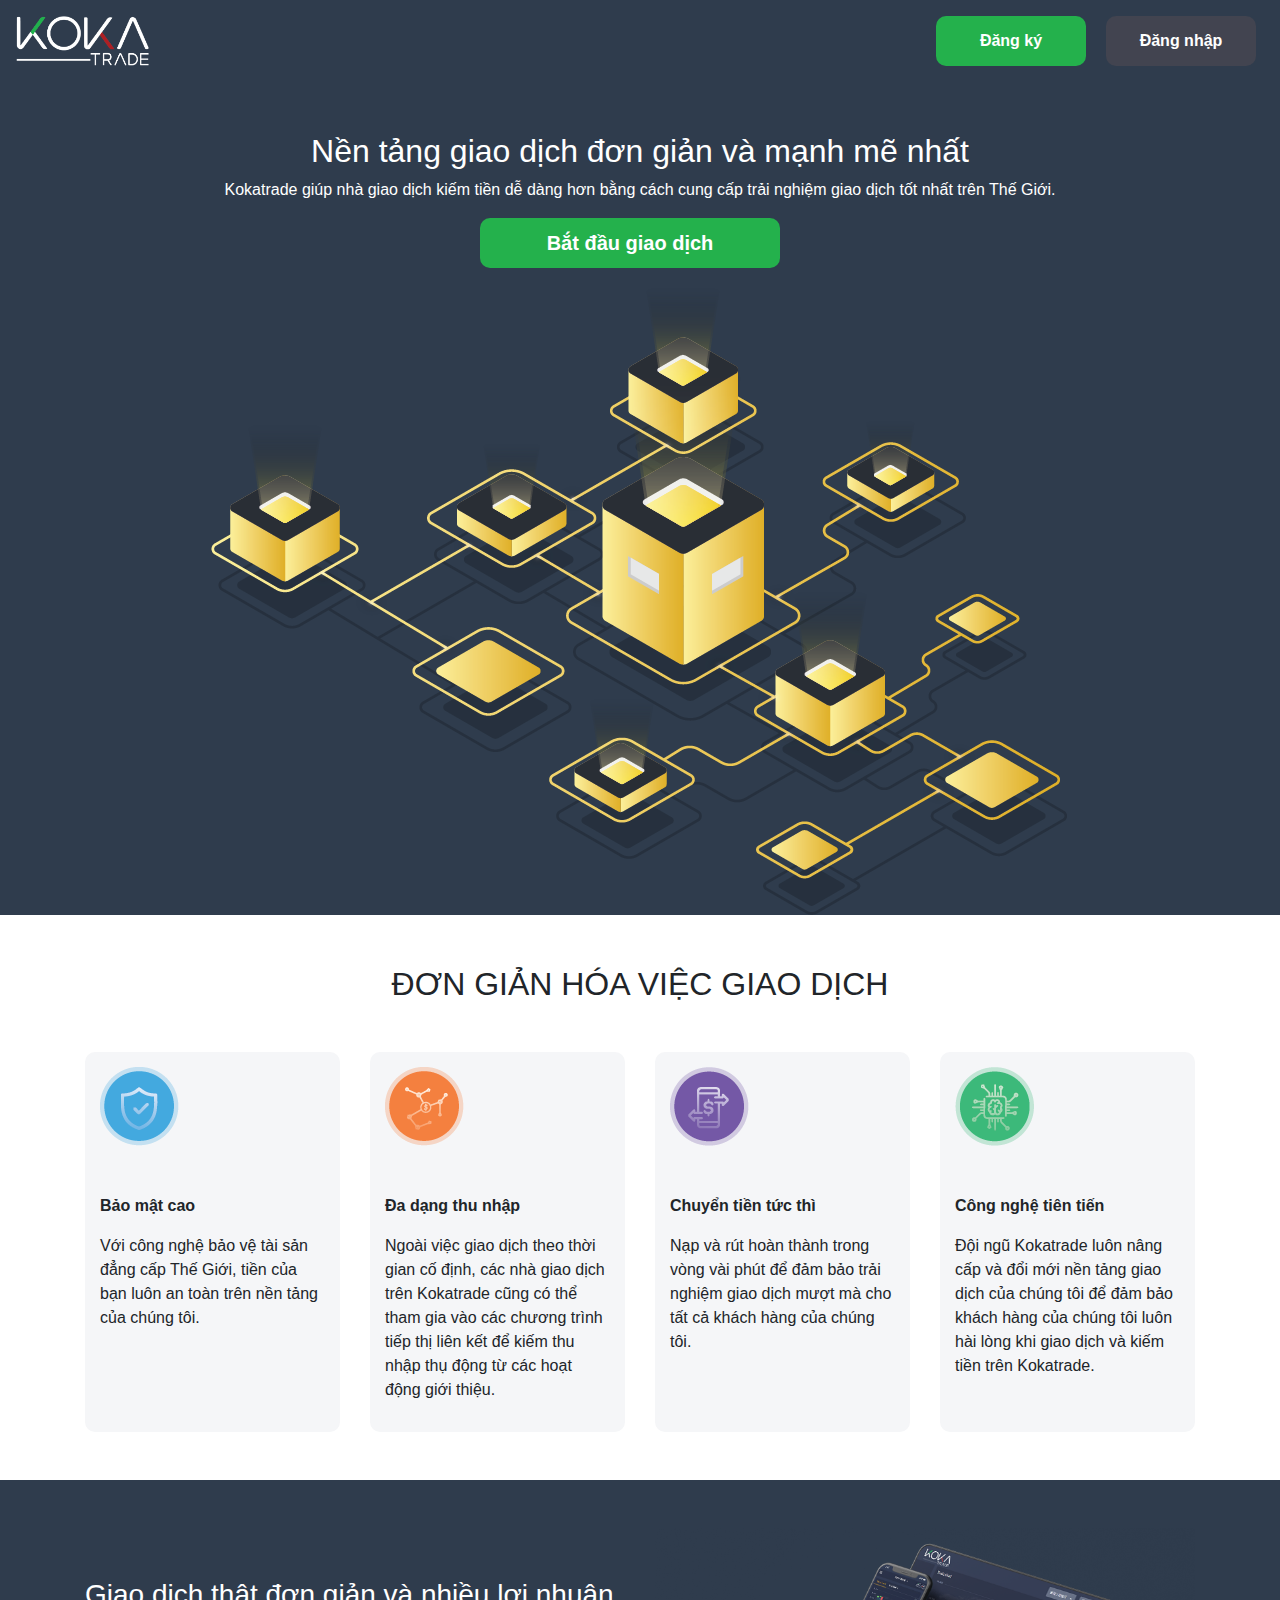
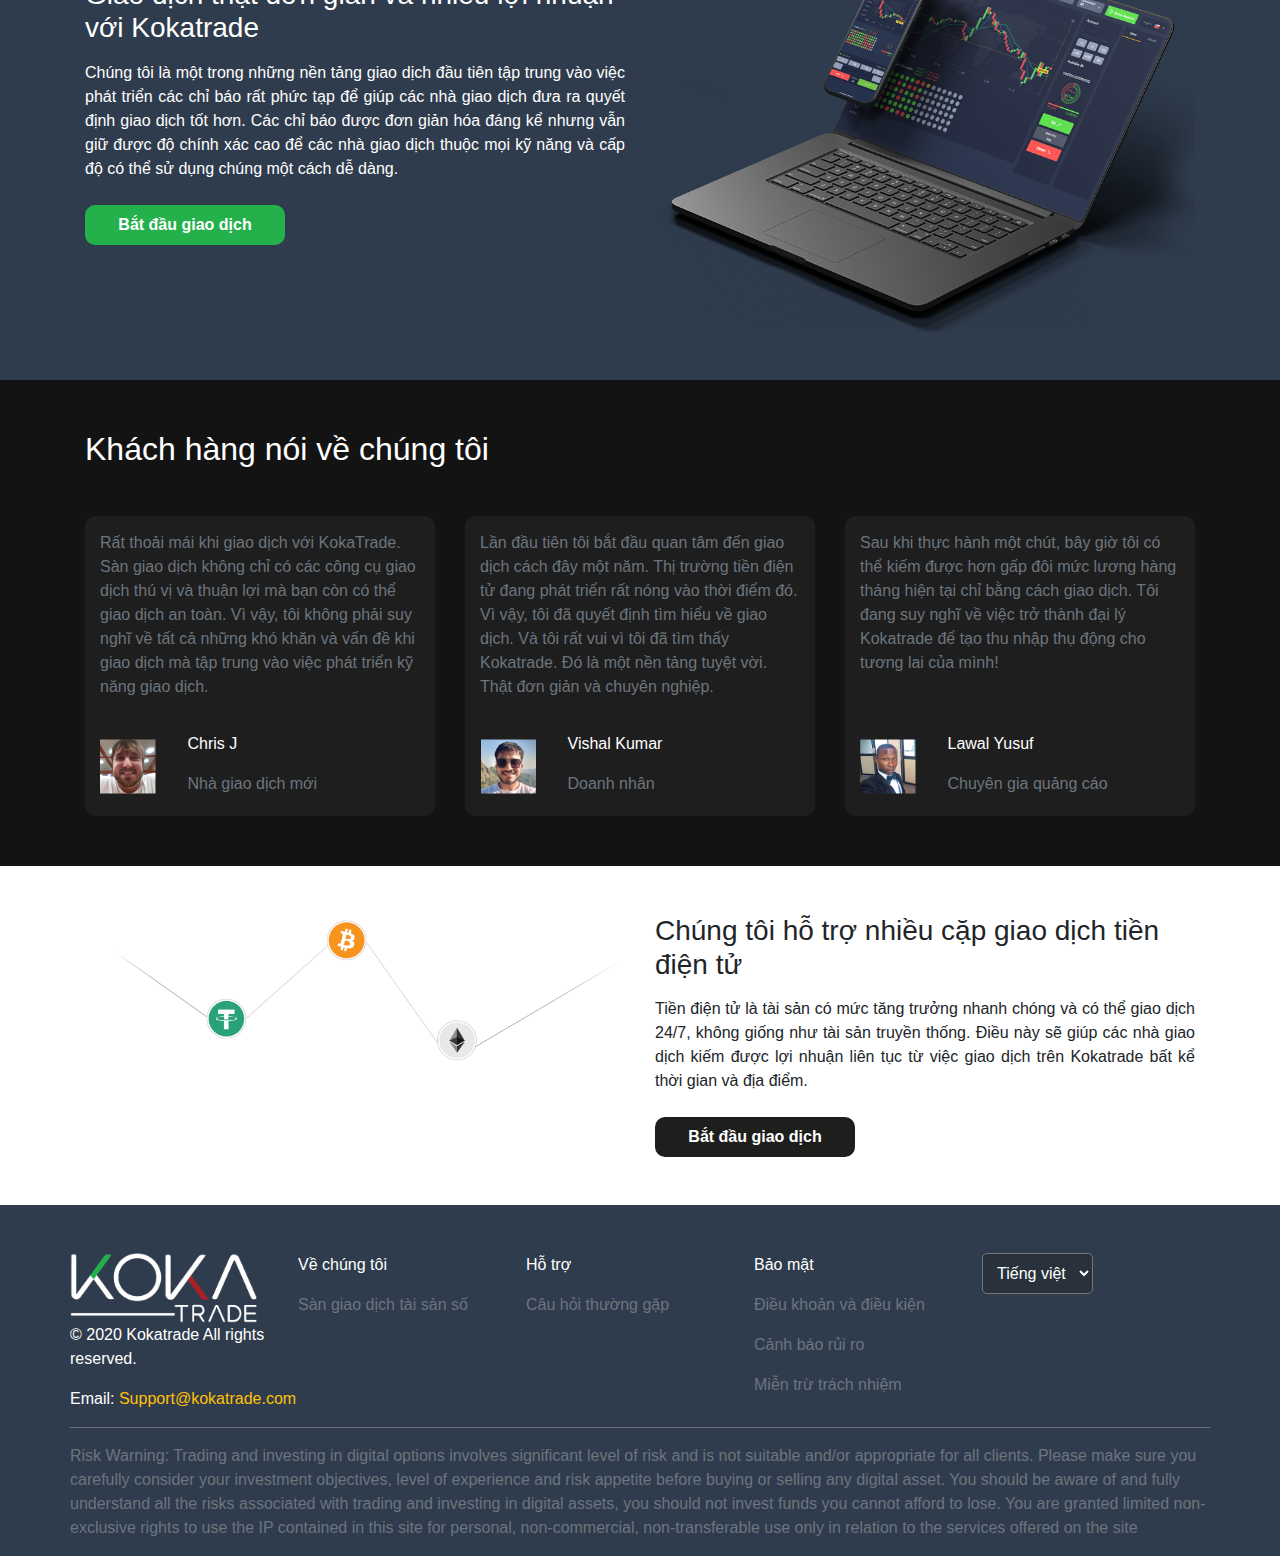
==== index-vn.html @ 3c860893 "first commit" ====
<!DOCTYPE html>
<html lang="en">
<head>
	<meta charset="UTF-8">
	<meta name="viewport" content="width=device-width, initial-scale=1.0">
	<title>KOKA TRADE</title>
	<link rel="stylesheet" type="text/css" href="bootstrap/css/bootstrap.css">
	<link rel="stylesheet" type="text/css" href="stm/stmicons.css">
	<link rel="stylesheet" href="assets/css/style.css">
	<link rel="stylesheet" href="https://cdnjs.cloudflare.com/ajax/libs/font-awesome/4.7.0/css/font-awesome.min.css">
	<link rel="icon" type="image/png" href="assets/img/LOGO KOKA TRADE-10.png" />
</head>
<body>
	
	<nav class="container-fluid navbar navbar-expand-sm navbar-light sticky-top">
		<a id="logo" class="navbar-brand" href="#">
			<img class="logo" src="assets/img/LOGO KOKA TRADE-03.png">
		</a>
		<button class="navbar-toggler border-0 text-white" type="button" data-toggle="collapse" data-target="#navbarReponsive">
			<span class="navbar-toggler-icon"></span>
		</button>
		<div class="collapse navbar-collapse" id="navbarReponsive">
			<ul class="navbar-nav ml-auto p-2">
				<li><button class="btn_regist">Đăng ký</button></a></li>
				<li><button class="btn_login">Đăng nhập</button></a></li>
			</ul>
		</div>
	</nav>


	<div class="body">
		<div class="top text-center">
			<div class="container">
				<h2 class="top_title">Nền tảng giao dịch đơn giản và mạnh mẽ nhất</h2>
				<p class="top_sub">Kokatrade giúp nhà giao dịch kiếm tiền dễ dàng hơn bằng cách cung cấp trải nghiệm giao dịch tốt nhất trên Thế Giới.</p>
				<div><button class="btn_begin" style="padding-left: 30px; padding-right: 30px; font-size: 20px;">Bắt đầu giao dịch</button></div>
				<img class="img-fluid" src="assets/img/kokartrade web-02.png" alt="">
			</div>
		</div>
		<div class="container trade_simple">
			<h2 class="text-center mb-5">ĐƠN GIẢN HÓA VIỆC GIAO DỊCH</h2>
			<div class="row">
				<div class="col-lg-3">
					<div class="bg_brown">
						<img class="img-fluid pb-5" src="assets/img/kokartrade web-03.png" alt="">
						<p class="trade_simple_title">Bảo mật cao</p>
						<p>Với công nghệ bảo vệ tài sản đẳng cấp Thế Giới, tiền của bạn luôn an toàn trên nền tảng của chúng tôi.</p>
					</div>
				</div>
				<div class="col-lg-3">
					<div class="bg_brown">
						<img class="img-fluid pb-5" src="assets/img/kokartrade web-04.png" alt="">
						<p class="trade_simple_title">Đa dạng thu nhập</p>
						<p>Ngoài việc giao dịch theo thời gian cố định, các nhà giao dịch trên Kokatrade cũng có thể tham gia vào các chương trình tiếp thị liên kết để kiếm thu nhập thụ động từ các hoạt động giới thiệu.</p>
					</div>
				</div>
				<div class="col-lg-3">
					<div class="bg_brown">
						<img class="img-fluid pb-5" src="assets/img/kokartrade web-05.png" alt="">
						<p class="trade_simple_title">Chuyển tiền tức thì</p>
						<p>Nạp và rút hoàn thành trong vòng vài phút để đảm bảo trải nghiệm giao dịch mượt mà cho tất cả khách hàng của chúng tôi.</p>
					</div>
				</div>
				<div class="col-lg-3">
					<div class="bg_brown mb-5">
						<img class="img-fluid pb-5" src="assets/img/kokartrade web-06.png" alt="">
						<p class="trade_simple_title">Công nghệ tiên tiến</p>
						<p>Đội ngũ Kokatrade luôn nâng cấp và đổi mới nền tảng giao dịch của chúng tôi để đảm bảo khách hàng của chúng tôi luôn hài lòng khi giao dịch và kiếm tiền trên Kokatrade.</p>
					</div>
				</div>
			</div>
		</div>
		<div class="trade_profi">
			<div class="container">
				<div class="row pt-5">
					<div class="col-lg-6">
						<h3 class="trade_profi_title mb-3">Giao dịch thật đơn giản và nhiều lợi nhuận với Kokatrade</h3>
						<p class="trade_profi_sub mb-4">Chúng tôi là một trong những nền tảng giao dịch đầu tiên tập trung vào việc phát triển các chỉ báo rất phức tạp để giúp các nhà giao dịch đưa ra quyết định giao dịch tốt hơn. Các chỉ báo được đơn giản hóa đáng kể nhưng vẫn giữ được độ chính xác cao để các nhà giao dịch thuộc mọi kỹ năng và cấp độ có thể sử dụng chúng một cách dễ dàng.</p>
						<button class="btn_trade_yellow">Bắt đầu giao dịch</button>
					</div>
					<div class="col-lg-6 pb-5">
						<img class="img-fluid" src="assets/img/261.png" alt="">
					</div>
				</div>
			</div>
		</div>
		<div class="saying">
			<div class="container">
				<h2 class="mb-5 text-white">Khách hàng nói về chúng tôi</h2>
				<div class="row">
					<div class="col-lg-4">
						<div class="saying_box" style="background-color: #1e1e1e">
							<p class="text-secondary">Rất thoải mái khi giao dịch với KokaTrade. Sàn giao dịch không chỉ có các công cụ giao dịch thú vị và thuận lợi mà bạn còn có thể giao dịch an toàn. Vì vậy, tôi không phải suy nghĩ về tất cả những khó khăn và vấn đề khi giao dịch mà tập trung vào việc phát triển kỹ năng giao dịch.</p>
							<div class="row saying_box_1">
								<div class="col-3">
									<img class="img-fluid" src="assets/img/LOGO KOKA TRADE-11.png" alt="">
								</div>
								<div class="col-9" style="margin-top: -7px">
									<p class="text-white">Chris J</p>
									<p class="text-secondary">Nhà giao dịch mới</p>
								</div>
							</div>
						</div>
					</div>
					<div class="col-lg-4">
						<div class="saying_box" style="background-color: #1e1e1e">
							<p class="text-secondary">Lần đầu tiên tôi bắt đầu quan tâm đến giao dịch cách đây một năm. Thị trường tiền điện tử đang phát triển rất nóng vào thời điểm đó. Vì vậy, tôi đã quyết định tìm hiểu về giao dịch. Và tôi rất vui vì tôi đã tìm thấy Kokatrade. Đó là một nền tảng tuyệt vời. Thật đơn giản và chuyên nghiệp.</p>
							<div class="row saying_box_1">
								<div class="col-3">
									<img class="img-fluid" src="assets/img/LOGO KOKA TRADE-12.png" alt="">
								</div>
								<div class="col-9" style="margin-top: -7px">
									<p class="text-white">Vishal Kumar</p>
									<p class="text-secondary">Doanh nhân</p>
								</div>
							</div>
						</div>
					</div>
					<div class="col-lg-4">
						<div class="saying_box" style="background-color: #1e1e1e">
							<p class="text-secondary">
                                Sau khi thực hành một chút, bây giờ tôi có thể kiếm được hơn gấp đôi mức lương hàng tháng hiện tại chỉ bằng cách giao dịch. Tôi đang suy nghĩ về việc trở thành đại lý Kokatrade để tạo thu nhập thụ động cho tương lai của mình!
                            </p>
							<div class="row saying_box_2">
								<div class="col-3">
									<img class="img-fluid" src="assets/img/LOGO KOKA TRADE-10 (2).png" alt="">
								</div>
								<div class="col-9" style="margin-top: -7px">
									<p class="text-white">Lawal Yusuf</p>
									<p class="text-secondary">Chuyên gia quảng cáo</p>
								</div>
							</div>
						</div>
					</div>
				</div>
			</div>
		</div>
		<div class="support">
			<div class="container">
				<div class="row pt-5">
					<div class="col-lg-6">
						<img class="img-fluid" src="assets/img/kokartrade web-07.png" alt="">
					</div>
					<div class="col-lg-6">
						<h3 class="mb-3">Chúng tôi hỗ trợ nhiều cặp giao dịch tiền điện tử</h3>
						<p class="trade_profi_sub mb-4">Tiền điện tử là tài sản có mức tăng trưởng nhanh chóng và có thể giao dịch 24/7, không giống như tài sản truyền thống. Điều này sẽ giúp các nhà giao dịch kiếm được lợi nhuận liên tục từ việc giao dịch trên Kokatrade bất kể thời gian và địa điểm.</p>
						<button class="btn_trade_black mb-5">Bắt đầu giao dịch</button>
					</div>
				</div>
				</div>
			</div>
		</div>
	</div>


	<footer>
		<div class="container pt-5">
			<div class="row">
				<div class="col-lg-2dot4 p-0">
					<img class="logo_footer" src="assets/img/LOGO KOKA TRADE-03.png">
					<p class="text-white">© 2020 Kokatrade All rights reserved.</p>
					<p class="text-white">Email: <span class="text-warning">Support@kokatrade.com</span></p>
				</div>
				<div class="col-lg-2dot4  p-0">
					<p class="text-white">Về chúng tôi</p>
					<p class="text-secondary">Sàn giao dịch tài sản số</p>
				</div>
				<div class="col-lg-2dot4  p-0">
					<p class="text-white">Hỗ trợ</p>
					<p class="text-secondary">Câu hỏi thường gặp</p>
				</div>
				<div class="col-lg-2dot4  p-0">
					<p class="text-white">Bảo mật</p>
					<p class="text-secondary">Điều khoản và điều kiện</p>
					<p class="text-secondary">Cảnh báo rủi ro</p>
					<p class="text-secondary">Miễn trừ trách nhiệm</p>
				</div>
				<div class="col-lg-2dot4 p-0">
					<select onchange="location = this.value;">
						<option value="index-vn.html">Tiếng việt</option>
						<option value="index.html">English</option>
					</select>
				</div>
				<div>
					<p class="text_warring text-secondary pt-3">Risk Warning: Trading and investing in digital options involves significant level of risk and is not suitable and/or appropriate for all clients. Please make sure you carefully consider your investment objectives, level of experience and risk appetite before buying or selling any digital asset. You should be aware of and fully understand all the risks associated with trading and investing in digital assets, you should not invest funds you cannot afford to lose. You are granted limited non-exclusive rights to use the IP contained in this site for personal, non-commercial, non-transferable use only in relation to the services offered on the site</p>
				</div>
			</div>
		</div>
	</footer>


	
    <script src="bootstrap/js/bootstrap.min.js"></script>
</body>
</html>
---- assets/css/style.css ----
nav{
	background-color: #2f3c4d;
}

.logo{
	height: 50px;
}

.btn_login{
	font-weight: bold;
	background-color: #424450;
	border: none;
	width: 150px;
	height: 50px;
	color: white;
	border-radius: 10px;
}

.btn_regist{
	font-weight: bold;
	background-color: #24B14C;
	border: none;
	width: 150px;
	height: 50px;
	color: white;
	margin-right: 20px;
	border-radius: 10px;
}

.btn_begin{
	font-weight: bold;
	background-color: #24B14C;
	border: none;
	width: 300px;
	height: 50px;
	color: white;
	margin-right: 20px;
	border-radius: 10px;
}

.top{
	background-color: #2f3c4d;
	color: white;
}

h2{
	padding-top: 50px;
}

.bg_brown{
	padding: 15px;
	background-color: #f5f6f8;
	height: 380px;
	border-radius: 10px;
}

@media {
	.bg_brown{
		height: 380px;
	}
	.saying_box{
		height: 300px;
	}
	.saying_box_1{
		margin-top: 40px;
	}
	.saying_box_2{
		margin-top: 64px;
	}
}

@media (max-width: 894px) {
	.bg_brown{
		height: auto;
		margin-bottom: 20px;
	}
	.saying_box{
		height: auto;
		margin-bottom: 20px;
	}
	.saying_box_1{
		margin-top: 0px;
	}
	.saying_box_2{
		margin-top: 0px;
	}
}

.trade_simple_title{
	font-weight: bold;
}

.btn_trade_yellow{
	font-weight: bold;
	background-color: #24B14C;
	border: none;
	width: 200px;
	height: 40px;
	color: white;
	margin-right: 20px;
	border-radius: 10px;
}

.trade_profi{
	background-color: #2f3c4d;
	color: white;
}

.trade_profi_title{
	padding-top: 50px;
}

.trade_profi_sub{
	text-align: justify;
}

.btn_trade_black{
	font-weight: bold;
	background-color: #1e1e1c;
	border: none;
	width: 200px;
	height: 40px;
	color: white;
	margin-right: 20px;
	border-radius: 10px;
}

footer{
	background-color: #2f3c4d;
}

.col-2dot4, 
.col-sm-2dot4, 
.col-md-2dot4, 
.col-lg-2dot4, 
.col-xl-2dot4 {
    position: relative;
    width: 100%;
    min-height: 1px;
    padding-right: 15px;
    padding-left: 15px;
}
.col-2dot4 {
    -webkit-box-flex: 0;
    -ms-flex: 0 0 20%;
    flex: 0 0 20%;
    max-width: 20%;
}
@media (min-width: 540px) {
    .col-sm-2dot4 {
        -webkit-box-flex: 0;
        -ms-flex: 0 0 20%;
        flex: 0 0 20%;
        max-width: 20%;
    }
}
@media (min-width: 720px) {
    .col-md-2dot4 {
        -webkit-box-flex: 0;
        -ms-flex: 0 0 20%;
        flex: 0 0 20%;
        max-width: 20%;
    }
}
@media (min-width: 960px) {
    .col-lg-2dot4 {
        -webkit-box-flex: 0;
        -ms-flex: 0 0 20%;
        flex: 0 0 20%;
        max-width: 20%;
    }
}
@media (min-width: 1140px) {
    .col-xl-2dot4 {
        -webkit-box-flex: 0;
        -ms-flex: 0 0 20%;
        flex: 0 0 20%;
        max-width: 20%;
    }
}
.saying{
	background-color: #131313;
	padding-bottom: 50px;
}

.saying_box{
	padding: 15px;
	background-color: #f5f6f8;
	border-radius: 10px;
}
.logo_footer{
	height: 70px;
}

footer select{
	padding: 10px;
	color: white;
	background-color: #29313c;
	border-radius: 5px;
}

.text_warring{
	border-top: 0.5px #707179;
	border-style: ridge;
	border-right: none;
	border-left: none;
	border-bottom: none;
}
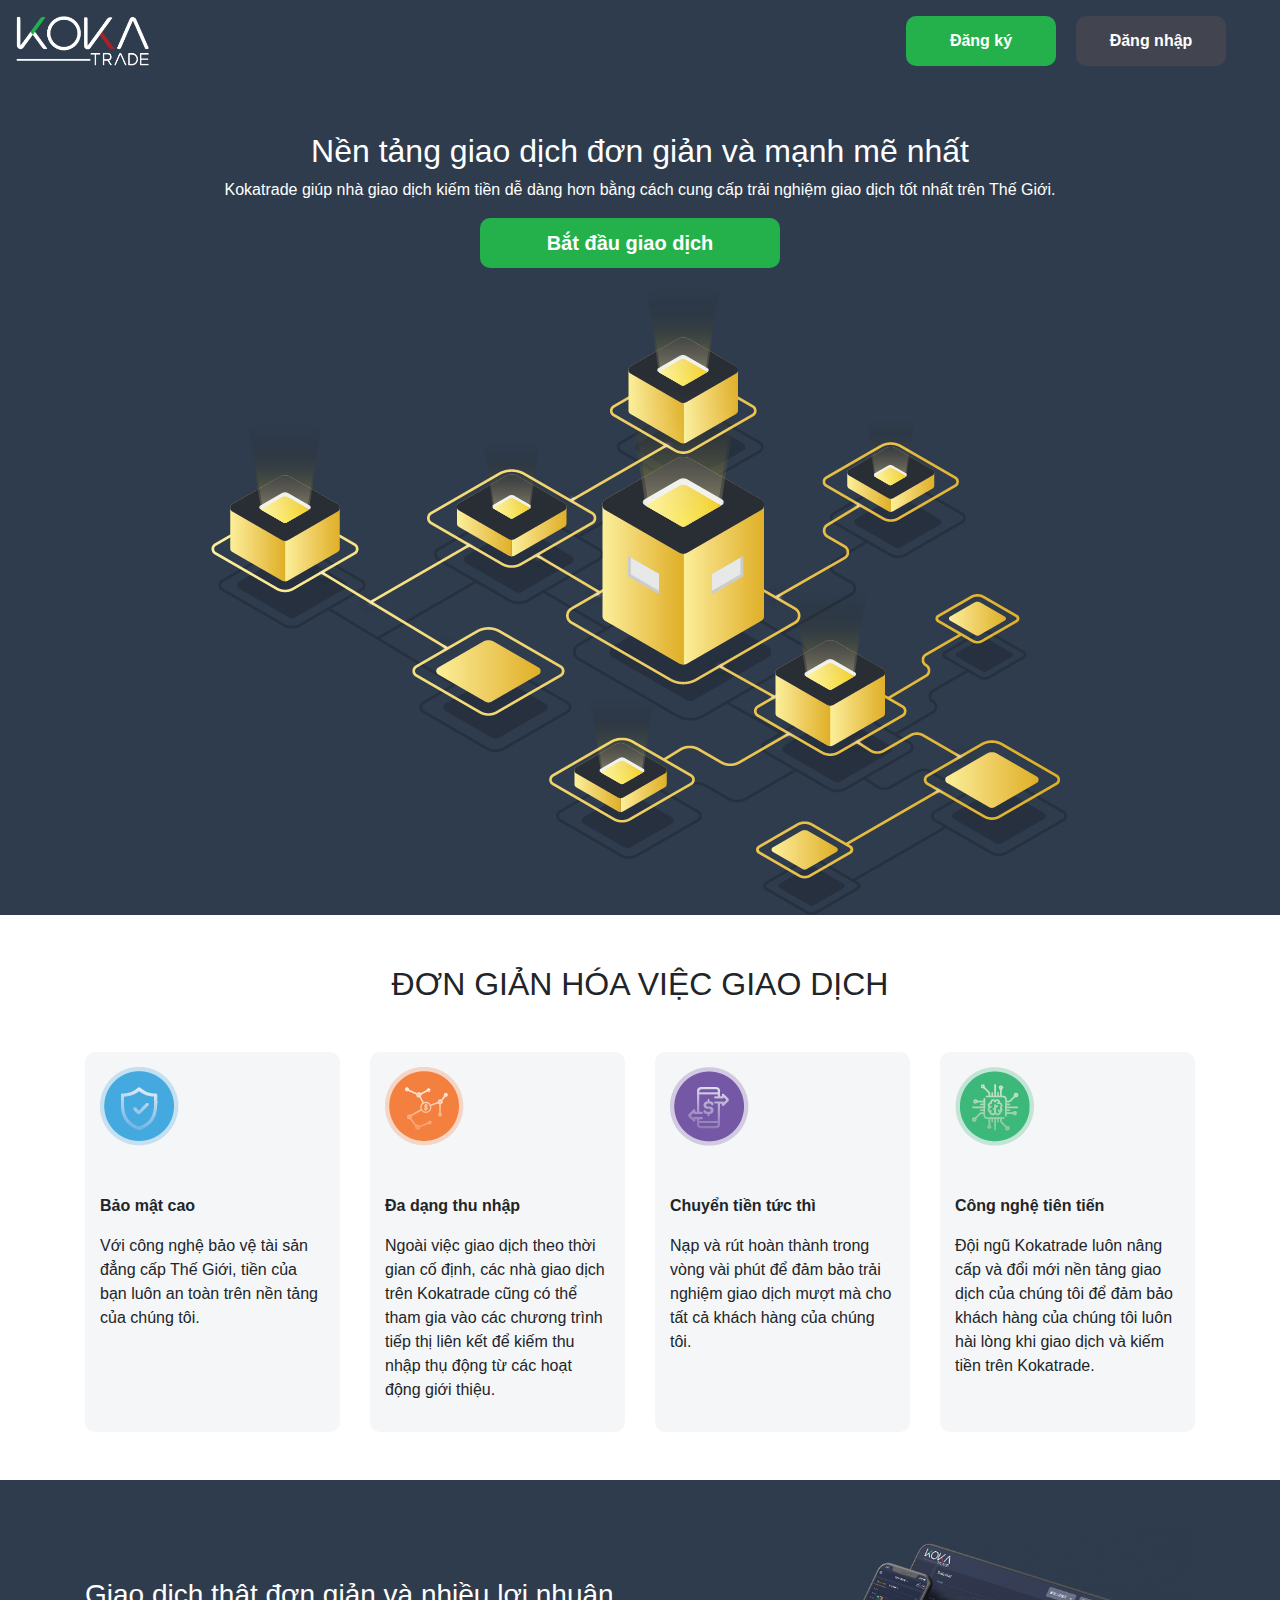
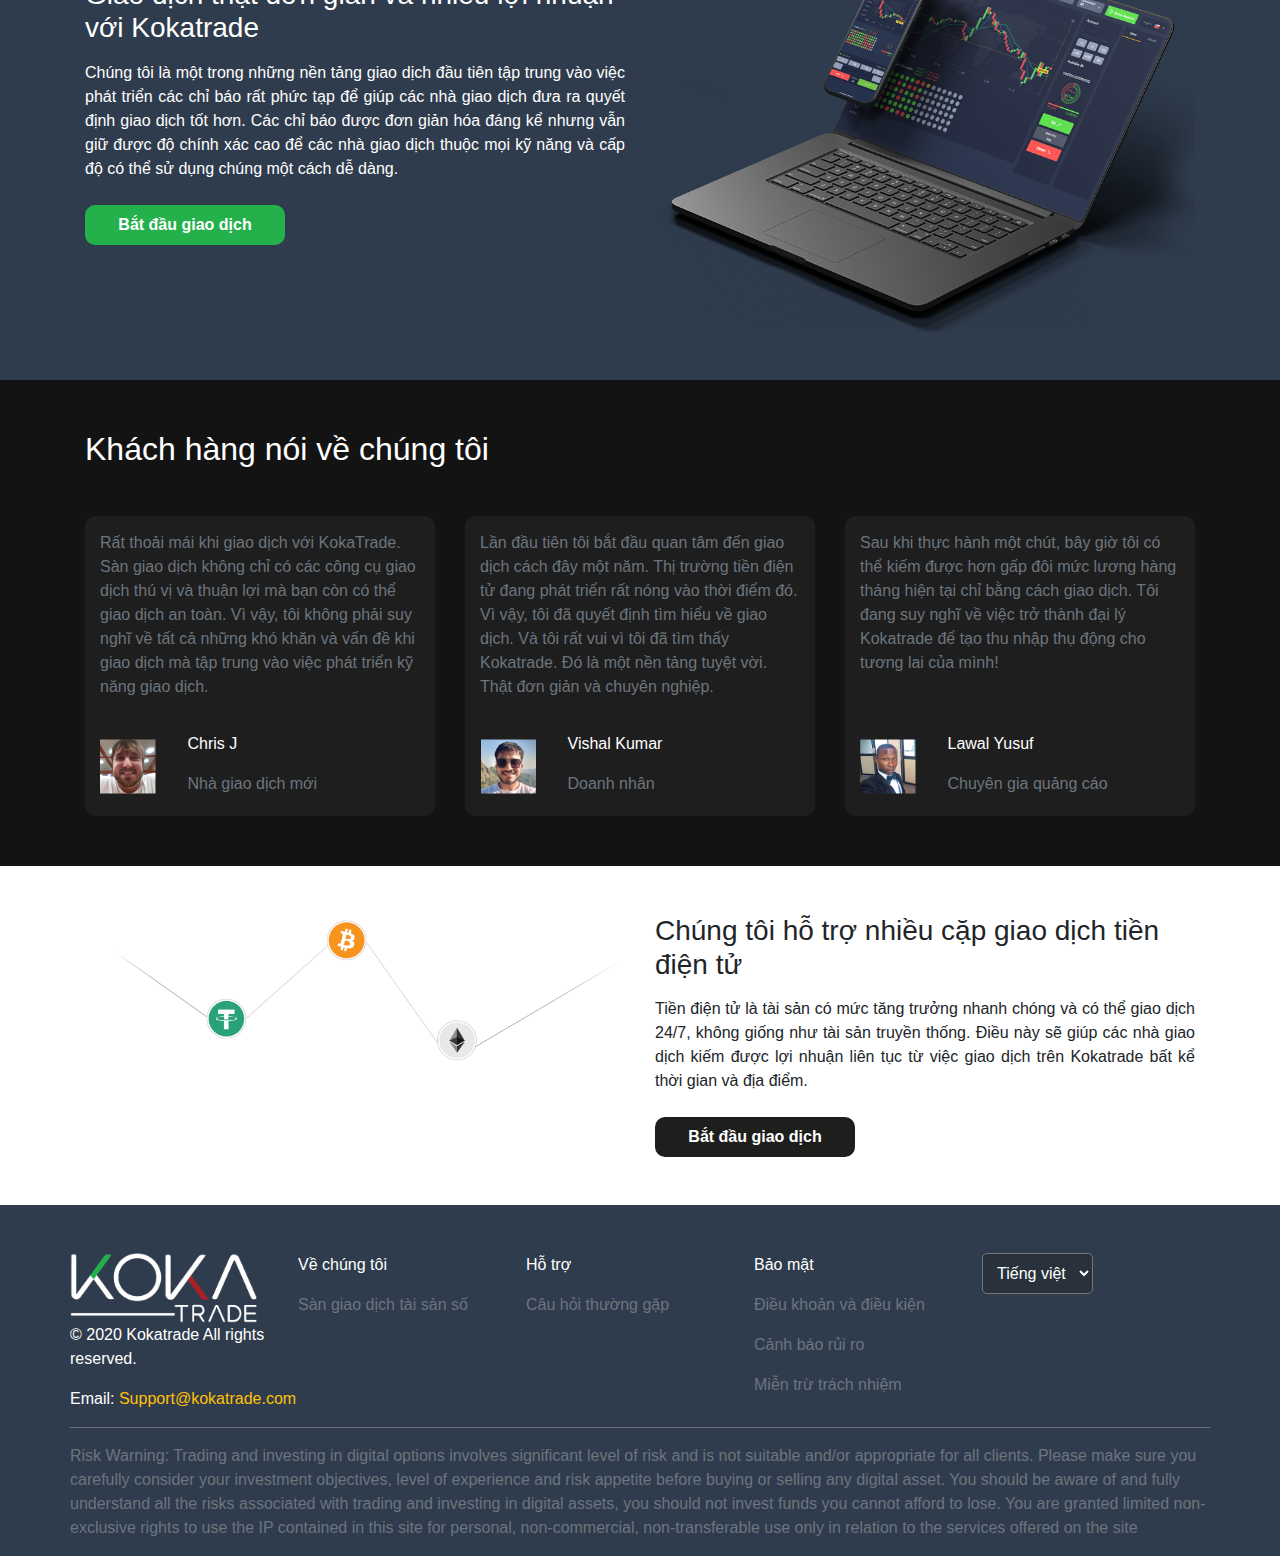
==== commit fcc50969: "gan link" ====
--- a/index-vn.html
+++ b/index-vn.html
@@ -21,8 +21,8 @@
 		</button>
 		<div class="collapse navbar-collapse" id="navbarReponsive">
 			<ul class="navbar-nav ml-auto p-2">
-				<li><button class="btn_regist">Đăng ký</button></a></li>
-				<li><button class="btn_login">Đăng nhập</button></a></li>
+				<li><a href="https://app.kokatrade.com/login"><button class="btn_regist">Đăng ký</button></a></li>
+				<li><a href="https://app.kokatrade.com/register"><button class="btn_login">Đăng nhập</button></a></li>
 			</ul>
 		</div>
 	</nav>
@@ -33,7 +33,7 @@
 			<div class="container">
 				<h2 class="top_title">Nền tảng giao dịch đơn giản và mạnh mẽ nhất</h2>
 				<p class="top_sub">Kokatrade giúp nhà giao dịch kiếm tiền dễ dàng hơn bằng cách cung cấp trải nghiệm giao dịch tốt nhất trên Thế Giới.</p>
-				<div><button class="btn_begin" style="padding-left: 30px; padding-right: 30px; font-size: 20px;">Bắt đầu giao dịch</button></div>
+				<div><a href="https://app.kokatrade.com/register"><button class="btn_begin" style="padding-left: 30px; padding-right: 30px; font-size: 20px;">Bắt đầu giao dịch</button></a></div>
 				<img class="img-fluid" src="assets/img/kokartrade web-02.png" alt="">
 			</div>
 		</div>
@@ -76,7 +76,7 @@
 					<div class="col-lg-6">
 						<h3 class="trade_profi_title mb-3">Giao dịch thật đơn giản và nhiều lợi nhuận với Kokatrade</h3>
 						<p class="trade_profi_sub mb-4">Chúng tôi là một trong những nền tảng giao dịch đầu tiên tập trung vào việc phát triển các chỉ báo rất phức tạp để giúp các nhà giao dịch đưa ra quyết định giao dịch tốt hơn. Các chỉ báo được đơn giản hóa đáng kể nhưng vẫn giữ được độ chính xác cao để các nhà giao dịch thuộc mọi kỹ năng và cấp độ có thể sử dụng chúng một cách dễ dàng.</p>
-						<button class="btn_trade_yellow">Bắt đầu giao dịch</button>
+						<a href="https://app.kokatrade.com/register"><button class="btn_trade_yellow">Bắt đầu giao dịch</button></a>
 					</div>
 					<div class="col-lg-6 pb-5">
 						<img class="img-fluid" src="assets/img/261.png" alt="">
@@ -144,7 +144,7 @@
 					<div class="col-lg-6">
 						<h3 class="mb-3">Chúng tôi hỗ trợ nhiều cặp giao dịch tiền điện tử</h3>
 						<p class="trade_profi_sub mb-4">Tiền điện tử là tài sản có mức tăng trưởng nhanh chóng và có thể giao dịch 24/7, không giống như tài sản truyền thống. Điều này sẽ giúp các nhà giao dịch kiếm được lợi nhuận liên tục từ việc giao dịch trên Kokatrade bất kể thời gian và địa điểm.</p>
-						<button class="btn_trade_black mb-5">Bắt đầu giao dịch</button>
+						<a href="https://app.kokatrade.com/register"><button class="btn_trade_black mb-5">Bắt đầu giao dịch</button></a>
 					</div>
 				</div>
 				</div>
--- a/assets/css/style.css
+++ b/assets/css/style.css
@@ -1,5 +1,25 @@
 nav{
 	background-color: #2f3c4d;
+}
+.nav-link{
+	color: white !important;
+	font-weight: bold !important;
+}
+.nav-link:hover{
+	color: white !important;
+	border-bottom: 5px solid white !important;
+}
+
+@media {
+	nav ul{
+		background-color: none;
+		margin-right: 30px;
+	}
+}
+@media (max-width: 991px) {
+	nav ul{
+		background-color: #1f144a;
+	}
 }
 
 .logo{
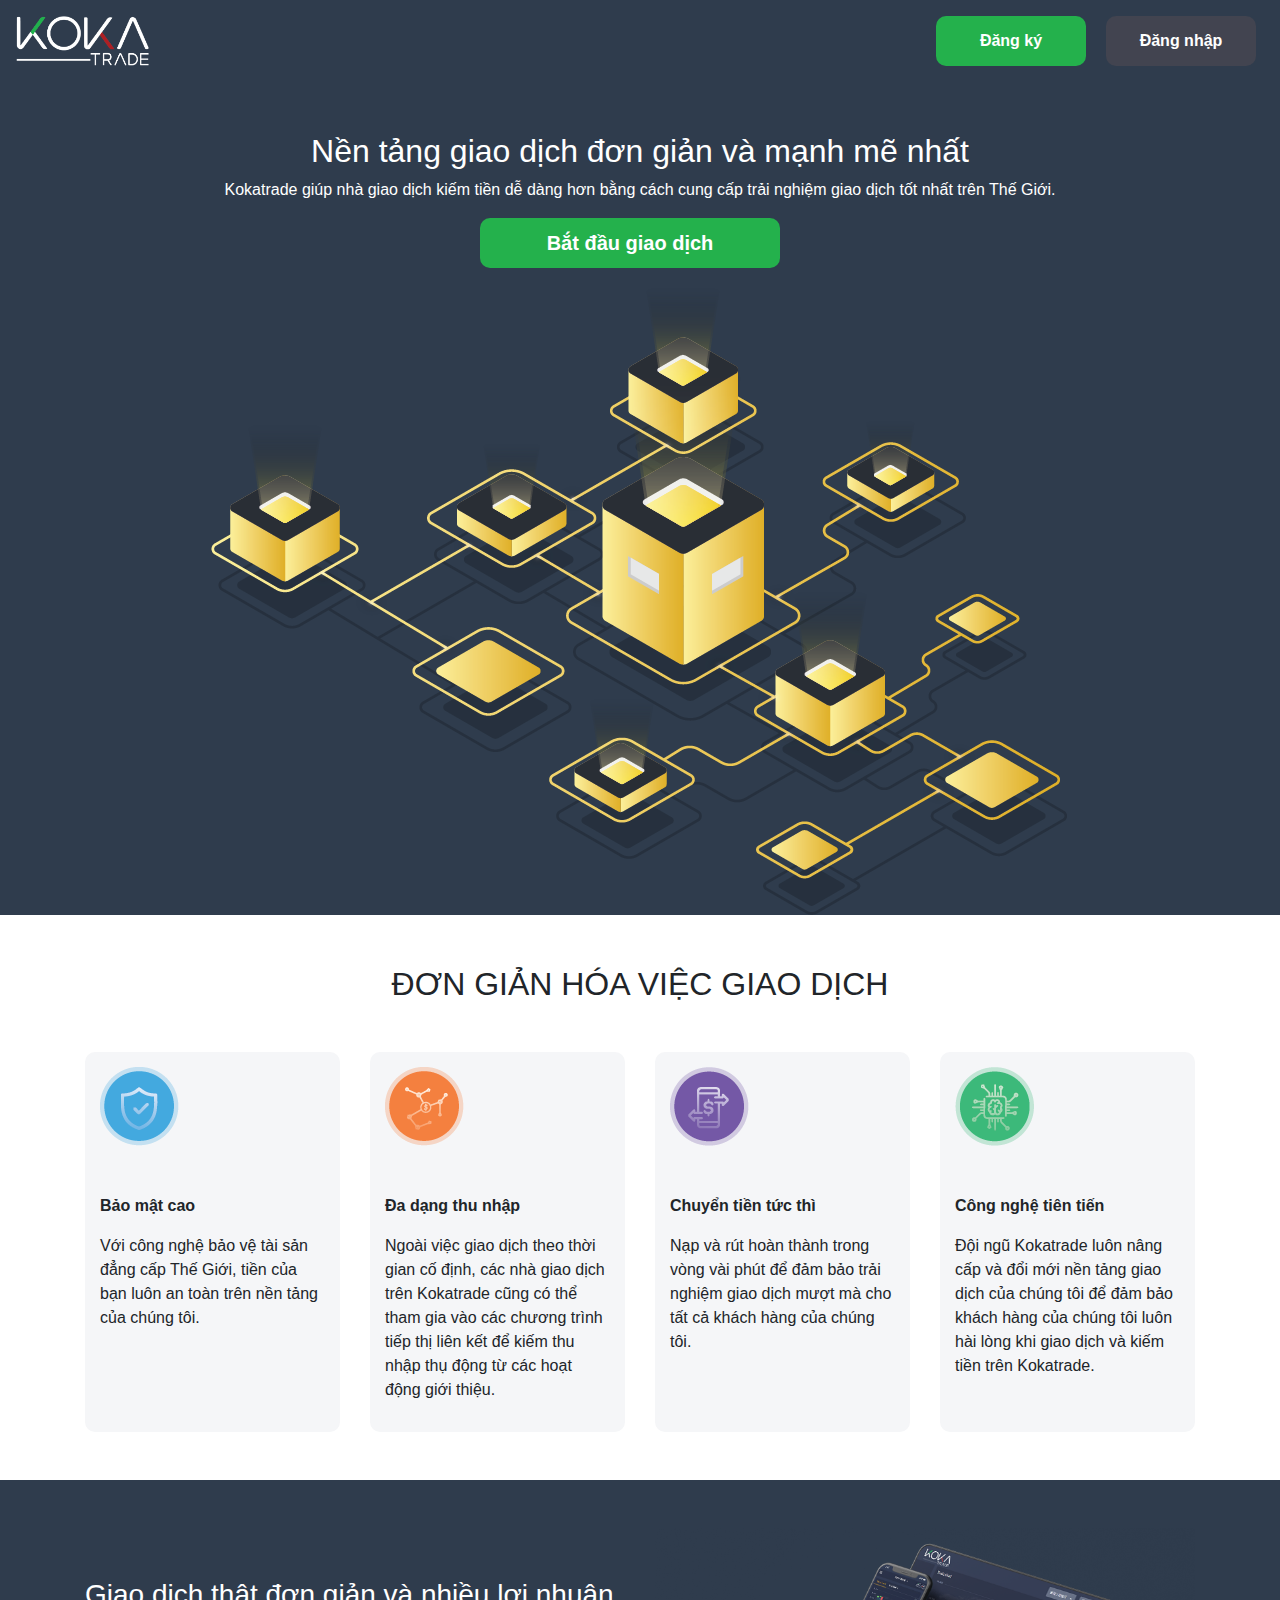
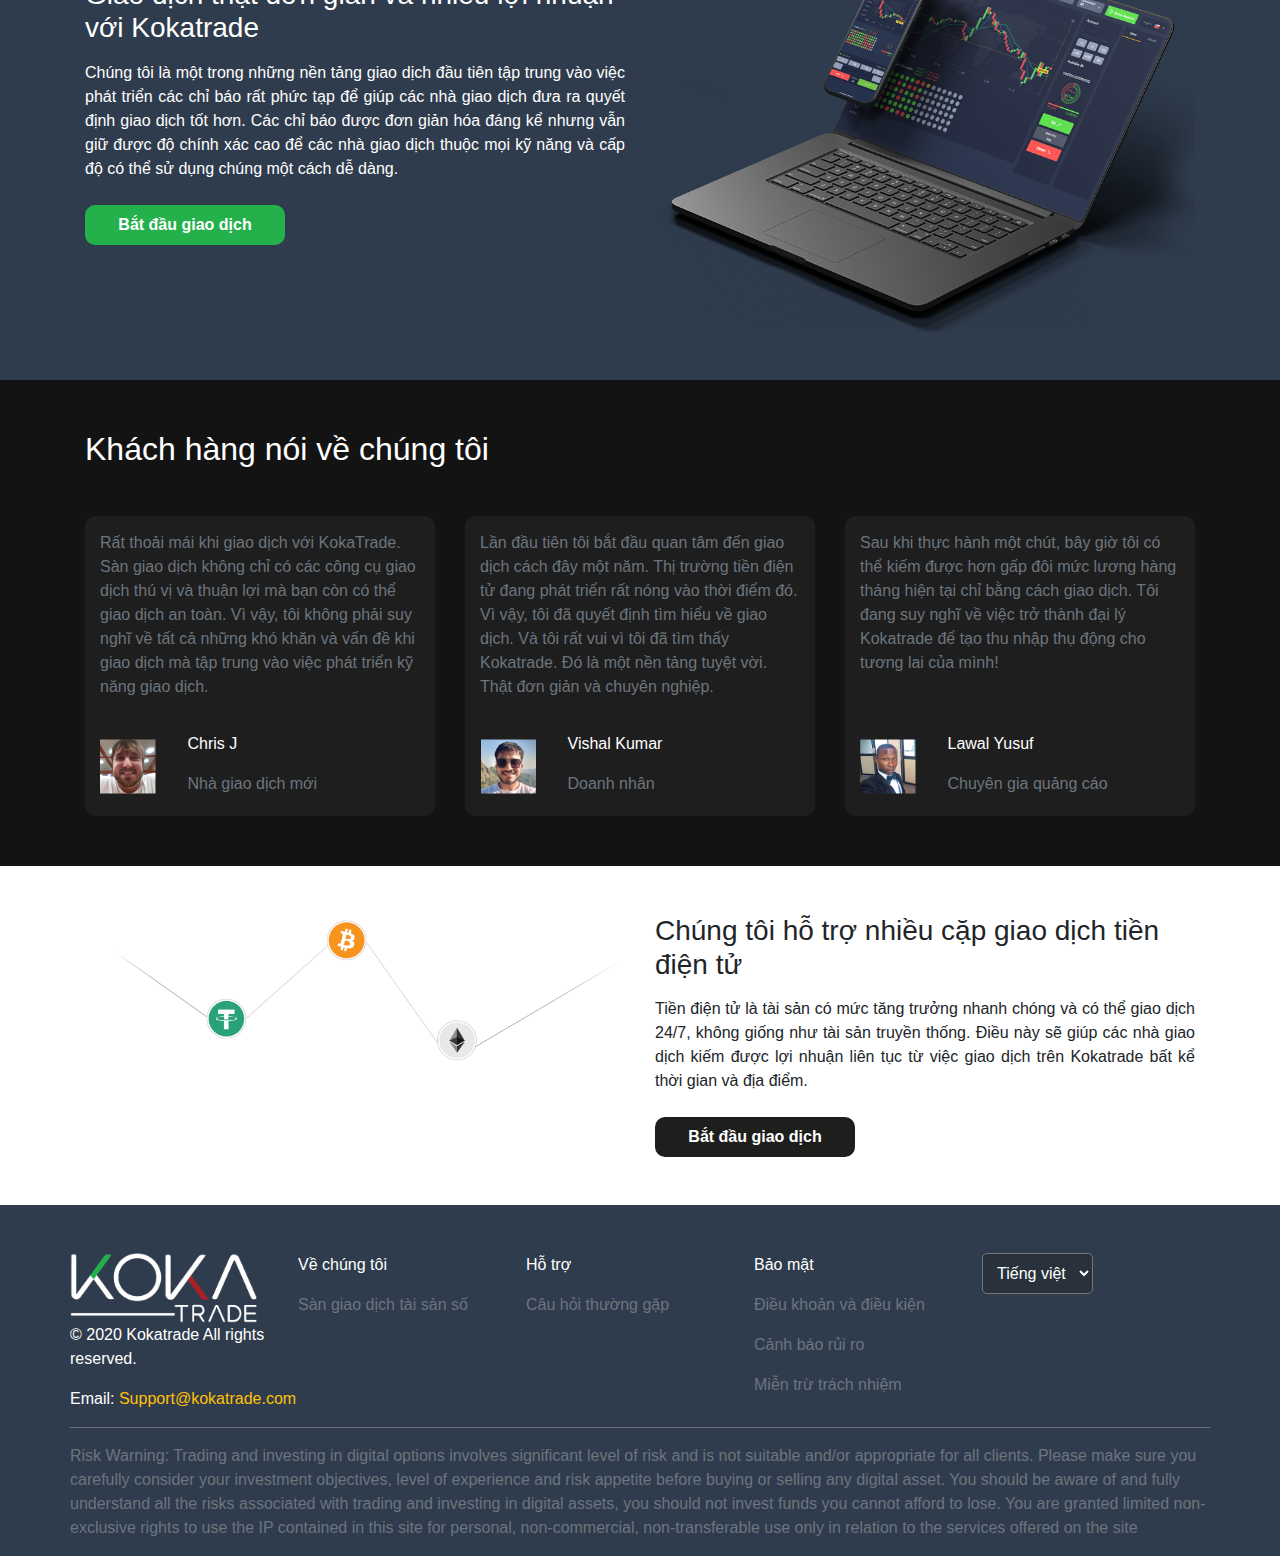
==== commit e7e02513: "update" ====
--- a/index-vn.html
+++ b/index-vn.html
@@ -21,8 +21,8 @@
 		</button>
 		<div class="collapse navbar-collapse" id="navbarReponsive">
 			<ul class="navbar-nav ml-auto p-2">
-				<li><a href="https://app.kokatrade.com/login"><button class="btn_regist">Đăng ký</button></a></li>
-				<li><a href="https://app.kokatrade.com/register"><button class="btn_login">Đăng nhập</button></a></li>
+				<li><a href="https://app.kokatrade.com/register"><button class="btn_regist">Đăng ký</button></a></li>
+				<li><a href="https://app.kokatrade.com/login"><button class="btn_login">Đăng nhập</button></a></li>
 			</ul>
 		</div>
 	</nav>
--- a/assets/css/style.css
+++ b/assets/css/style.css
@@ -1,25 +1,5 @@
 nav{
 	background-color: #2f3c4d;
-}
-.nav-link{
-	color: white !important;
-	font-weight: bold !important;
-}
-.nav-link:hover{
-	color: white !important;
-	border-bottom: 5px solid white !important;
-}
-
-@media {
-	nav ul{
-		background-color: none;
-		margin-right: 30px;
-	}
-}
-@media (max-width: 991px) {
-	nav ul{
-		background-color: #1f144a;
-	}
 }
 
 .logo{
